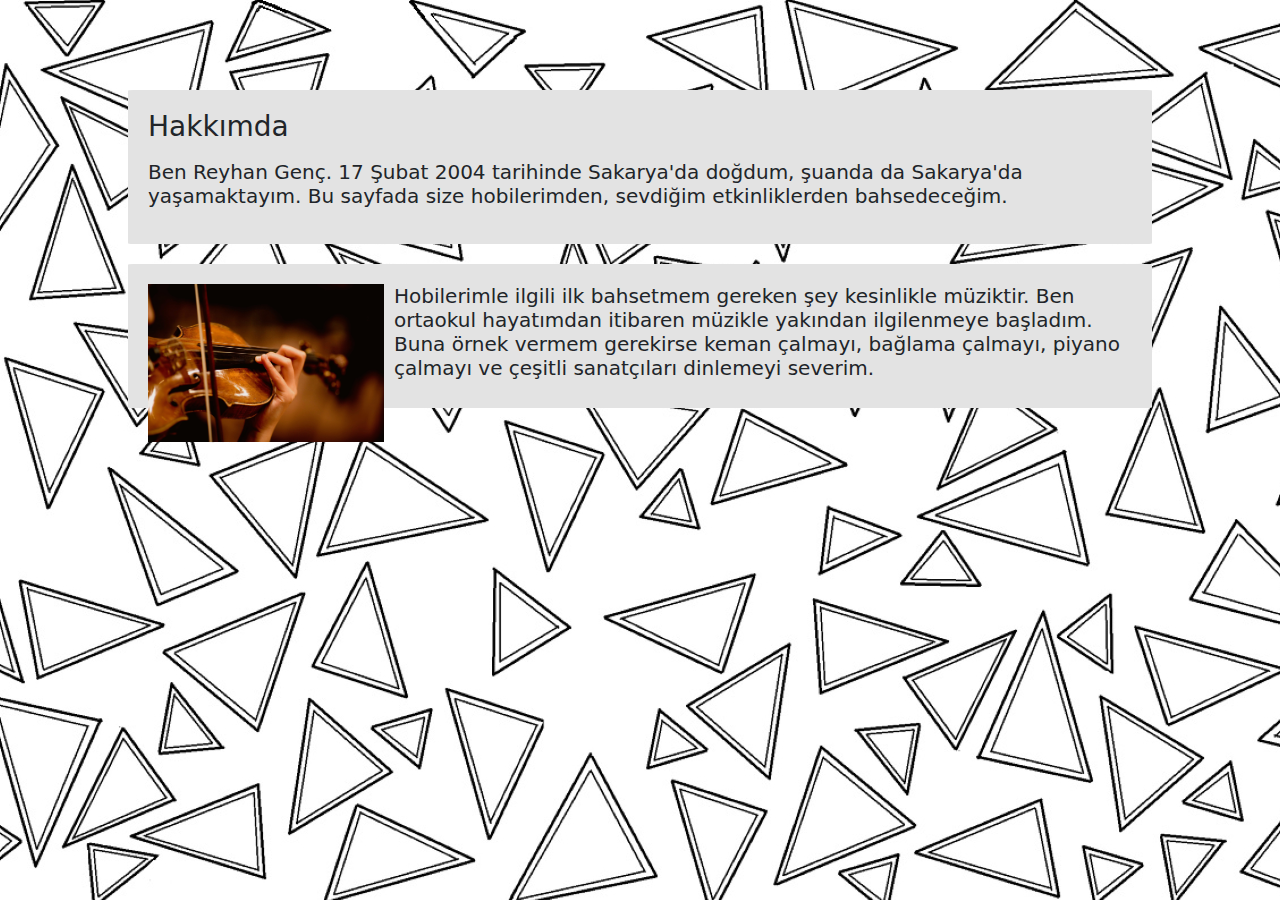
==== proje/hakkimda.html @ 8096f7b4 "Hakkımda sayfası" ====
<!DOCTYPE html>
<html lang="tr-TR">
<head>
    <meta charset="UTF-8">
    <meta name="viewport" content="width=device-width, initial-scale=1.0">
    <title>Hakkımda</title>

    <style>
        @import url("css/all.css");
    </style>
    
</head>

<body>
    <div class="kutu2">
        <h3> Hakkımda </h3>
        <p><h5> Ben Reyhan Genç. 17 Şubat 2004 tarihinde Sakarya'da doğdum, şuanda da Sakarya'da yaşamaktayım. Bu sayfada size hobilerimden, sevdiğim etkinliklerden bahsedeceğim.</h5></p>
    </div>

    <div class="kutu3">
        <img src="resimler/keman_insan.jpg" width="25%" class="sola-kaydir" >
        <h5> Hobilerimle ilgili ilk bahsetmem gereken şey kesinlikle müziktir. Ben ortaokul hayatımdan itibaren müzikle yakından ilgilenmeye başladım. Buna örnek vermem gerekirse keman çalmayı, bağlama çalmayı, piyano çalmayı ve çeşitli sanatçıları dinlemeyi severim.</h5>
    </div>

</body>
</html>
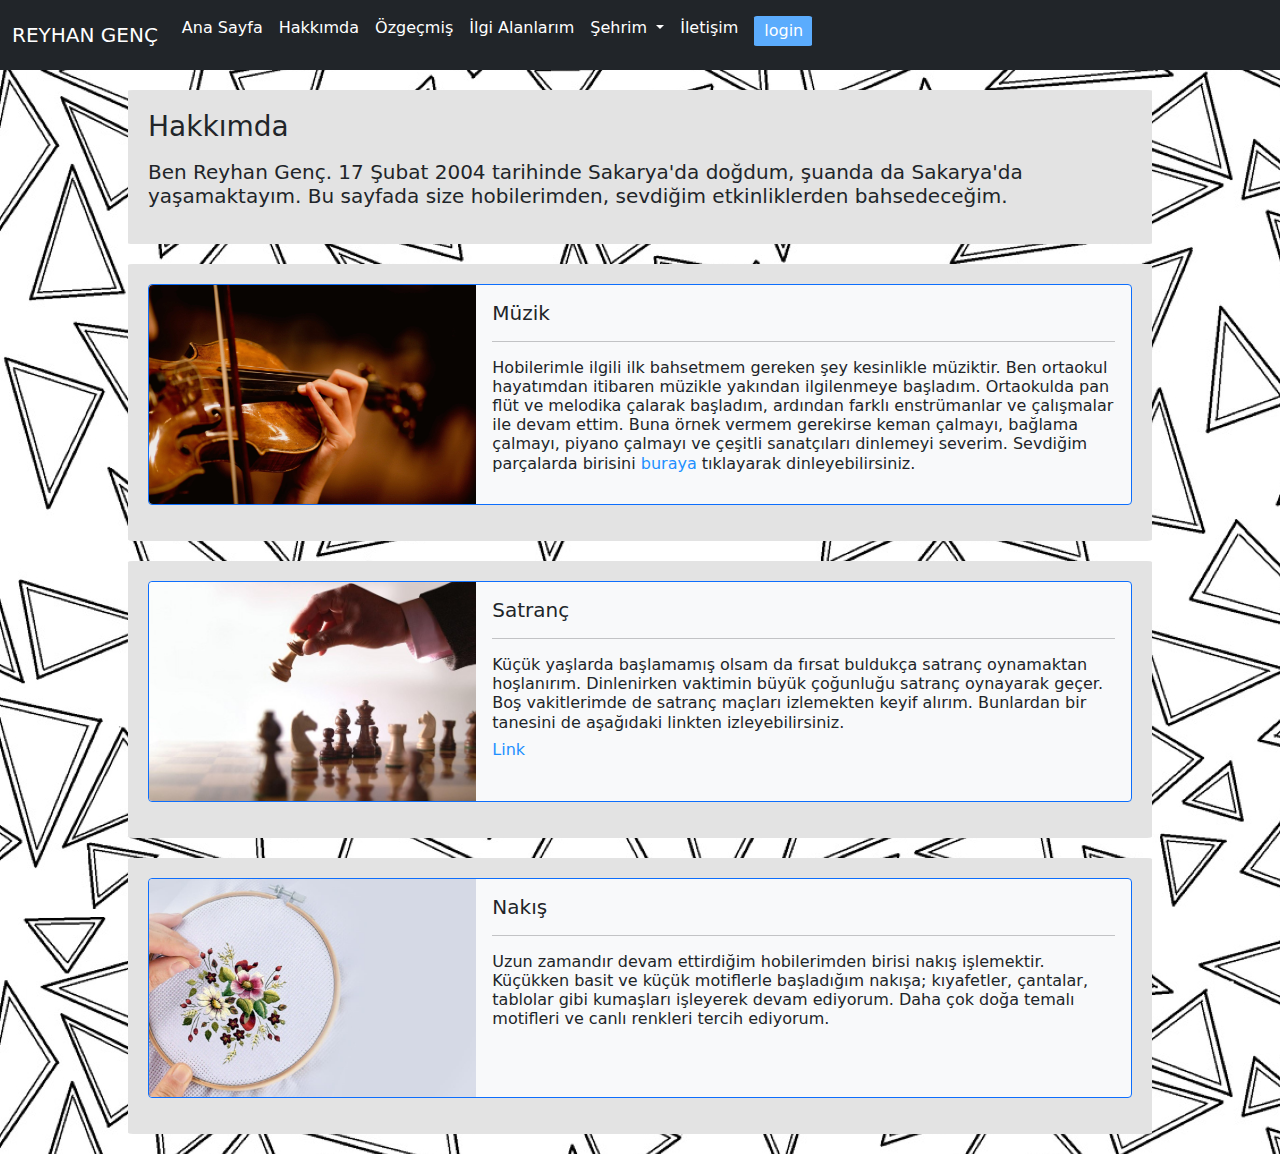
==== commit 23cf38d7: "Hakkımda ve Şehrim sayfaları" ====
--- a/proje/hakkimda.html
+++ b/proje/hakkimda.html
@@ -12,15 +12,107 @@
 </head>
 
 <body>
+    <div class="container">
+        <nav class="navbar navbar-expand-lg fixed-top bg-dark bg-body-tertiary">
+          <div id="nav-placeholder"></div>
+            <div class="container-fluid">
+              <a class="navbar-brand" href="#">REYHAN GENÇ</a>
+              <button class="navbar-toggler" type="button"data-bs-toggle="collapse" data-bs-target="#navbarNavDropdown" aria-controls="navbarNavDropdown" aria-expanded="false" aria-label="Toggle navigation">
+                <span class="navbar-toggler-icon" ></span>
+              </button>
+              <div class="collapse navbar-collapse" id="navbarNavDropdown">
+                <ul class="navbar-nav">
+                  <li class="nav-item">
+                    <a class="nav-link" aria-current="page" href="index.html">Ana Sayfa</a>
+                  </li>
+                  <li class="nav-item">
+                    <a class="nav-link active" href="hakkimda.html">Hakkımda</a>
+                  </li>
+                  <li class="nav-item">
+                    <a class="nav-link" href="#">Özgeçmiş</a>
+                  </li>
+                  <li class="nav-item">
+                    <a class="nav-link" href="#">İlgi Alanlarım</a>
+                  </li>
+                  <li class="nav-item dropdown">
+                    <a class="nav-link dropdown-toggle" href="sehrim.html" role="button" data-bs-toggle="dropdown" aria-expanded="false">
+                      Şehrim
+                    </a>
+                    <ul class="dropdown-menu">
+                      <li><a class="dropdown-item" href="sehrim.html"><h6 style="color:darkgrey">Şehrim</h6></a></li>
+                      <li><a class="dropdown-item" href="#"><h6 style="color:darkgrey">Mirasımız</h6></a></li>
+                    </ul>
+                  </li>
+                  <li class="nav-item">
+                    <a class="nav-link" href="#">İletişim</a>
+                  </li>
+                  <li class="nav-item">
+                    <a class="nav-link" href="#"><h6 class="login">login</h6></a>
+                  </li>
+                </ul>
+              </div>
+            </div>
+          </nav>
+      </div>
+
     <div class="kutu2">
         <h3> Hakkımda </h3>
         <p><h5> Ben Reyhan Genç. 17 Şubat 2004 tarihinde Sakarya'da doğdum, şuanda da Sakarya'da yaşamaktayım. Bu sayfada size hobilerimden, sevdiğim etkinliklerden bahsedeceğim.</h5></p>
     </div>
 
-    <div class="kutu3">
-        <img src="resimler/keman_insan.jpg" width="25%" class="sola-kaydir" >
-        <h5> Hobilerimle ilgili ilk bahsetmem gereken şey kesinlikle müziktir. Ben ortaokul hayatımdan itibaren müzikle yakından ilgilenmeye başladım. Buna örnek vermem gerekirse keman çalmayı, bağlama çalmayı, piyano çalmayı ve çeşitli sanatçıları dinlemeyi severim.</h5>
-    </div>
+    <section class="kutu3">
+    <div class="card mb-3 bg-light border-primary" style= "max-width: 100%;">
+        <div class="row g-0">
+          <div class="col-md-4">
+            <img src="/proje/resimler/keman_insan.jpg" class="img-fluid rounded-start" alt="resim bulunamadı">
+          </div>
+          <div class="col-md-8">
+            <div class="card-body">
+              <h5 class="card-title">Müzik</h5> <hr>
+              <h6 class="card-text"> Hobilerimle ilgili ilk bahsetmem gereken şey kesinlikle müziktir. Ben ortaokul hayatımdan itibaren müzikle yakından ilgilenmeye başladım. Ortaokulda pan flüt ve melodika çalarak başladım, ardından farklı enstrümanlar ve çalışmalar ile devam ettim. Buna örnek vermem gerekirse keman çalmayı, bağlama çalmayı, piyano çalmayı ve çeşitli sanatçıları dinlemeyi severim. Sevdiğim parçalarda birisini 
+                <a href="https://www.youtube.com/watch?v=eN5z1mu6j4M&ab_channel=Kassia" style="color:dodgerblue"> buraya </a> tıklayarak dinleyebilirsiniz.</h6>
+              
+            </div>
+            </div>
+            </div>
+            </div>
+        </section>
 
+        <section class="kutu3">
+        <div class="card mb-3 bg-light border-primary" style= "max-width: 100%;">
+            <div class="row g-0">
+              <div class="col-md-4">
+                <img src="/proje/resimler/satranc.jpg" class="img-fluid rounded-start" alt="resim bulunamadı">
+              </div>
+              <div class="col-md-8">
+                <div class="card-body">
+                  <h5 class="card-title">Satranç</h5> <hr>
+                  <h6 class="card-text">Küçük yaşlarda başlamamış olsam da fırsat buldukça satranç oynamaktan hoşlanırım. Dinlenirken vaktimin büyük çoğunluğu satranç oynayarak geçer. Boş vakitlerimde de satranç maçları izlemekten keyif alırım. Bunlardan bir tanesini de aşağıdaki linkten izleyebilirsiniz.</h6>
+                  <a href="https://www.youtube.com/watch?v=-wRdgOllrzM&ab_channel=ChesscomLive"><h6 style="color:dodgerblue"> Link </h6></a>
+                </div>
+              </div>
+            </div>
+            </div>
+        </section>
+
+        <section class="kutu3">
+            <div class="card mb-3 bg-light border-primary" style= "max-width: 100%;">
+                <div class="row g-0">
+                  <div class="col-md-4">
+                    <img src="/proje/resimler/cizim.jpg" class="img-fluid rounded-start" alt="resim bulunamadı">
+                  </div>
+                  <div class="col-md-8">
+                    <div class="card-body">
+                      <h5 class="card-title">Nakış</h5> <hr>
+                      <h6 class="card-text"> Uzun zamandır devam ettirdiğim hobilerimden birisi nakış işlemektir. Küçükken basit ve küçük motiflerle başladığım nakışa; kıyafetler, çantalar, tablolar gibi kumaşları işleyerek devam ediyorum. Daha çok doğa temalı motifleri ve canlı renkleri tercih ediyorum.</h6>
+                    </div>
+                  </div>
+                </div>
+            </div>
+        </section>
+    
+    <script src="js/bootstrap/bootstrap.bundle.min.js"></script>
+    <script src="js/bootstrap/bootstrap.bundle.min.js.map"></script>
+    <script src="js/custom/extra.js"></script>
 </body>
 </html>